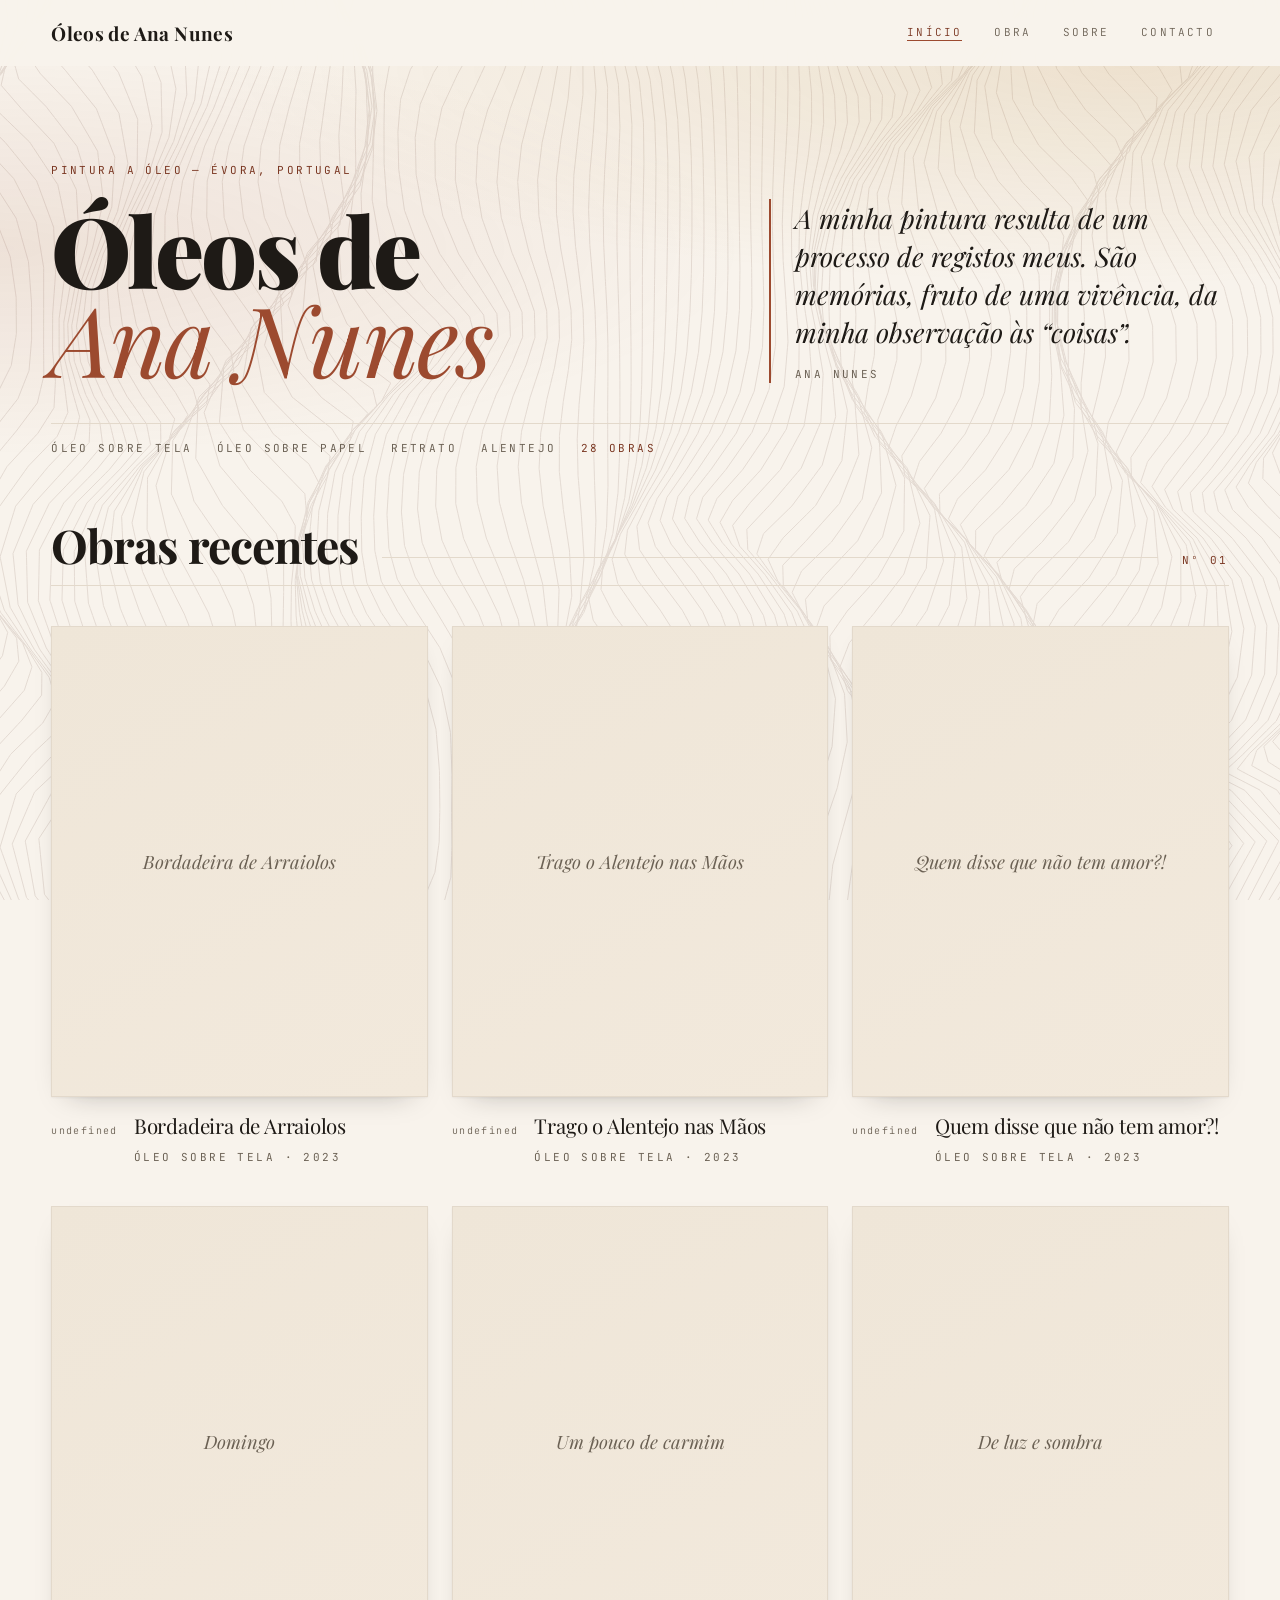
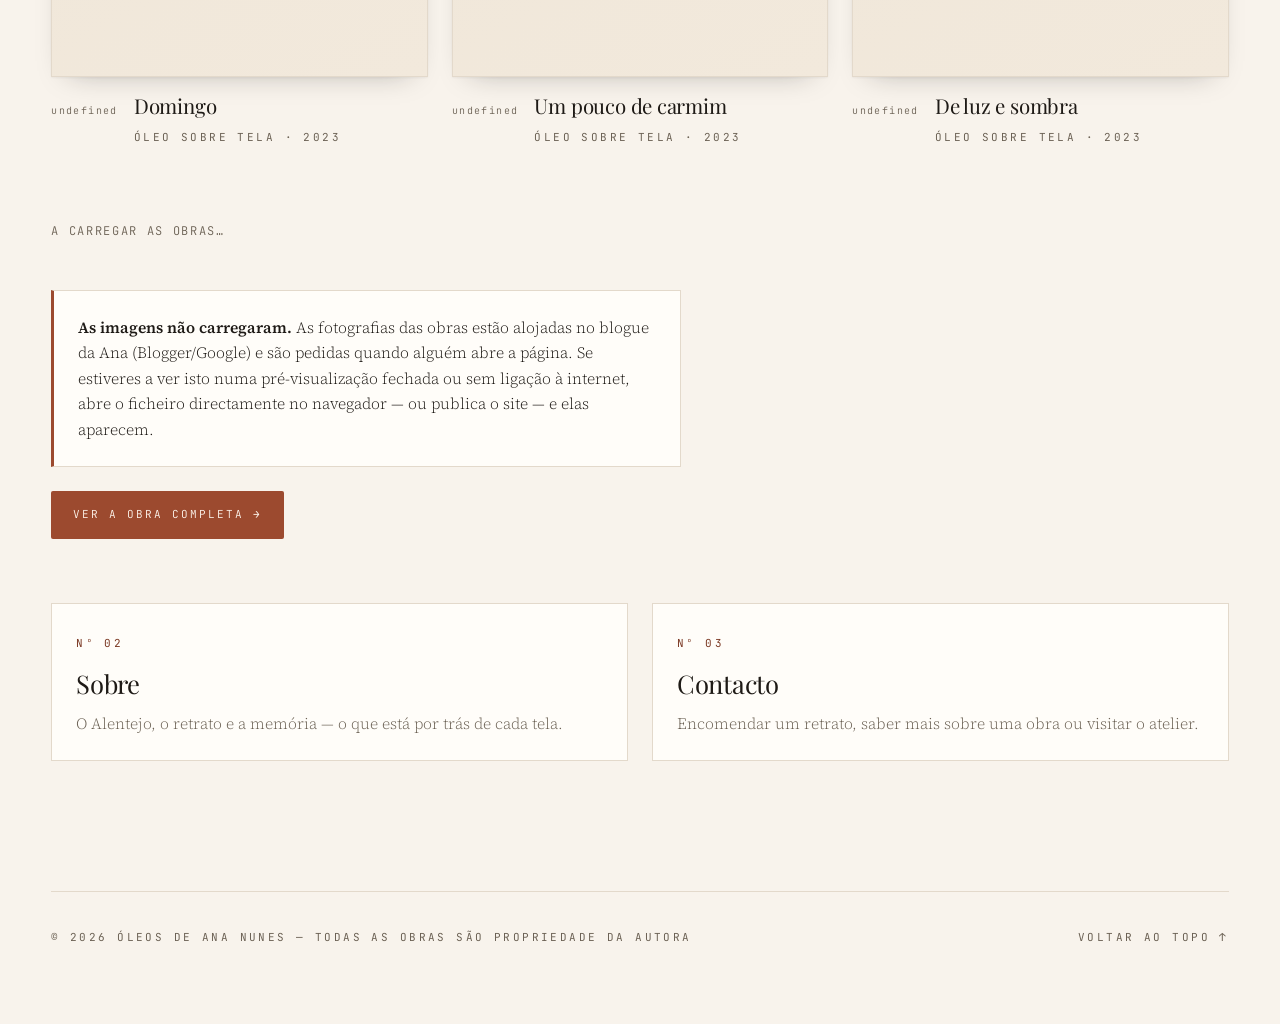
==== index.html @ 5a67b800 "Add files via upload" ====
<!DOCTYPE html>
<html lang="pt-PT">
<head>
<meta charset="utf-8">
<meta name="viewport" content="width=device-width, initial-scale=1">
<title>Óleos de Ana Nunes — Pintura a óleo</title>
<meta name="description" content="Óleos de Ana Nunes — pintura a óleo sobre tela e sobre papel. Retratos, memórias e gente do Alentejo. Évora, Portugal.">
<meta name="theme-color" content="#F8F3EC">
<meta property="og:title" content="Óleos de Ana Nunes — Pintura a óleo">
<meta property="og:description" content="Óleos de Ana Nunes — pintura a óleo sobre tela e sobre papel. Retratos, memórias e gente do Alentejo. Évora, Portugal.">
<meta property="og:type" content="website">
<meta property="og:locale" content="pt_PT">
<link rel="preconnect" href="https://fonts.googleapis.com">
<link rel="preconnect" href="https://fonts.gstatic.com" crossorigin>
<link rel="preconnect" href="https://blogger.googleusercontent.com" crossorigin>
<link href="https://fonts.googleapis.com/css2?family=JetBrains+Mono:wght@400;500&family=Playfair+Display:ital,wght@0,400;0,700;0,900;1,400&family=Source+Serif+4:ital,opsz,wght@0,8..60,300;0,8..60,400;0,8..60,600;1,8..60,300&display=swap" rel="stylesheet">
<link rel="stylesheet" href="assets/estilo.css">
</head>
<body>

<canvas id="ondas" aria-hidden="true"></canvas>

<a class="skip" href="#conteudo">Saltar para o conteúdo</a>

<header id="hdr">
  <div class="shell nav">
    <a href="index.html" class="brand">Óleos de Ana Nunes</a>
    <button class="burger" id="burger" aria-label="Abrir menu" aria-expanded="false" aria-controls="menu">
      <svg width="18" height="14" viewBox="0 0 18 14" fill="none" aria-hidden="true"><path d="M0 1h18M0 7h18M0 13h18" stroke="currentColor" stroke-width="1.4"/></svg>
    </button>
    <ul id="menu">
      <li><a class="link" href="index.html" aria-current="page">Início</a></li>
      <li><a class="link" href="obra.html">Obra</a></li>
      <li><a class="link" href="sobre.html">Sobre</a></li>
      <li><a class="link" href="contacto.html">Contacto</a></li>
    </ul>
  </div>
</header>

<main id="conteudo">
<div class="hero">
  <div class="shell">
    <div class="hero-grid">
      <div>
        <p class="mono accent" style="margin:0">Pintura a óleo — Évora, Portugal</p>
        <h1 class="name"><span class="l1">Óleos de</span><span class="l2">Ana Nunes</span></h1>
      </div>
      <blockquote class="pull">
        A minha pintura resulta de um processo de registos meus. São memórias, fruto de uma vivência, da minha observação às &ldquo;coisas&rdquo;.
        <cite class="mono">Ana Nunes</cite>
      </blockquote>
    </div>
    <div class="hero-meta">
      <span class="mono">Óleo sobre tela</span>
      <span class="mono">Óleo sobre papel</span>
      <span class="mono">Retrato</span>
      <span class="mono">Alentejo</span>
      <span class="mono accent" data-total-obras>&nbsp;</span>
    </div>
  </div>
</div>

<section id="obra" aria-labelledby="h-destaques" style="padding-top:0">
  <div class="shell">
    <div class="sec-head">
      <h2 id="h-destaques">Obras recentes</h2>
      <span class="dash" aria-hidden="true"></span>
      <span class="mono accent">Nº 01</span>
    </div>
    <div id="galeria" data-modo="destaque" data-limite="6"></div>
    <a class="cta" href="obra.html">Ver a obra completa →</a>

    <div class="atalhos">
      <a class="atalho" href="sobre.html">
        <span class="mono accent">Nº 02</span>
        <h3>Sobre</h3>
        <p>O Alentejo, o retrato e a memória — o que está por trás de cada tela.</p>
      </a>
      <a class="atalho" href="contacto.html">
        <span class="mono accent">Nº 03</span>
        <h3>Contacto</h3>
        <p>Encomendar um retrato, saber mais sobre uma obra ou visitar o atelier.</p>
      </a>
    </div>
  </div>
</section>
</main>

<footer>
  <div class="shell">
    <div class="rule" style="margin-bottom:var(--s-3)"></div>
    <div class="footrow">
      <span class="mono">© <span id="ano"></span> Óleos de Ana Nunes — todas as obras são propriedade da autora</span>
      <a class="mono" href="#conteudo">Voltar ao topo ↑</a>
    </div>
  </div>
</footer>

<script src="assets/ondas.js"></script>
<script src="assets/obras.js"></script>
</body>
</html>
---- assets/estilo.css ----
/* ============================================================
   Design system — Ana Nunes
   Padrão .... portfolio-grid          (landing)
   Estilo .... editorial-grid-magazine (style)
   Paleta .... Museum/Gallery          (color)
   Tipos ..... Minimalist Monochrome Editorial (typography)
   Dials ..... variance 3 · motion 4 · density 3 (spacious)
   ============================================================ */
:root{
  /* Paleta quente — parede de galeria em cal do Alentejo, não caixa branca */
  --bg:#F8F3EC;
  --bg-2:#F2E9DC;
  --fg:#1E1A16;
  --card:#FFFDF9;
  --primary:#9C4A2F;      /* terracota */
  --primary-deep:#7A3722;
  --on-primary:#FFF8F0;
  --ochre:#B07A22;
  --border:#E3D9CB;
  --muted:#EFE6D8;
  --muted-fg:#6B6154;
  --ring:#9C4A2F;

  /* Density 3/10 — spacious */
  --s-1:8px; --s-2:16px; --s-3:24px; --s-4:40px; --s-5:64px; --s-6:96px;

  --display:'Playfair Display',Georgia,serif;
  --body:'Source Serif 4',Georgia,serif;
  --mono:'JetBrains Mono',ui-monospace,monospace;

  --shell:1360px;
  --gutter:clamp(20px,4vw,64px);
  --header-h:66px;
}
*{box-sizing:border-box}
html{scroll-behavior:smooth;scroll-padding-top:calc(var(--header-h) + 24px)}
body{
  margin:0;background:var(--bg);color:var(--fg);
  font-family:var(--body);font-weight:300;font-size:17px;line-height:1.62;
  -webkit-font-smoothing:antialiased;text-rendering:optimizeLegibility;
}
img{max-width:100%;display:block}
a{color:inherit}
.shell{max-width:var(--shell);margin:0 auto;padding:0 var(--gutter)}

/* --- focus visível em tudo (ux: focus-states, keyboard-nav) --- */
:where(a,button,[tabindex]):focus-visible{
  outline:2px solid var(--ring);outline-offset:3px;border-radius:2px;
}
.skip{
  position:absolute;left:-9999px;top:0;z-index:200;
  background:var(--primary);color:var(--on-primary);
  padding:14px 20px;font-family:var(--mono);font-size:12px;letter-spacing:.12em;text-transform:uppercase;
}
.skip:focus{left:var(--gutter)}

/* --- etiqueta mono (datas, técnicas, índices) --- */
.mono{
  font-family:var(--mono);font-weight:400;font-size:11px;
  letter-spacing:.22em;text-transform:uppercase;color:var(--muted-fg);
}
.mono.accent{color:var(--primary-deep)}

/* ============================ header ============================ */
header{
  position:sticky;top:0;z-index:60;height:var(--header-h);
  background:color-mix(in srgb,var(--bg) 97%, transparent);
  backdrop-filter:saturate(140%) blur(16px);
  border-bottom:1px solid transparent;transition:border-color .25s ease;
}
header.stuck{border-bottom-color:var(--border)}
.nav{display:flex;align-items:center;justify-content:space-between;height:var(--header-h)}
.brand{
  font-family:var(--display);font-weight:700;font-size:19px;
  letter-spacing:.02em;text-decoration:none;
}
.nav ul{display:flex;gap:4px;list-style:none;margin:0;padding:0}
.nav a.link{
  display:inline-flex;align-items:center;min-height:44px;padding:0 14px;
  text-decoration:none;font-family:var(--mono);font-size:11px;
  letter-spacing:.2em;text-transform:uppercase;color:var(--muted-fg);transition:color .2s}
.nav a.link:hover{color:var(--fg)}
.burger{
  display:none;background:none;border:1px solid var(--border);border-radius:2px;
  width:44px;height:44px;cursor:pointer;color:var(--fg);align-items:center;justify-content:center;
}
@media(max-width:820px){
  .nav ul{
    position:fixed;left:0;right:0;top:var(--header-h);background:var(--bg);
    flex-direction:column;gap:0;padding:0 var(--gutter) var(--s-3);
    border-bottom:1px solid var(--border);display:none;
  }
  .nav ul.open{display:flex}
  .nav ul li{border-bottom:1px solid var(--border)}
  .nav a.link{width:100%;padding:0;min-height:56px}
  .burger{display:inline-flex}
}

/* ============================ hero ============================ */
.hero{
  padding:clamp(56px,10vw,var(--s-6)) 0 clamp(40px,6vw,var(--s-5));
  background:
    radial-gradient(120% 80% at 88% 0%, rgba(176,122,34,.14) 0%, rgba(176,122,34,0) 60%),
    radial-gradient(90% 70% at 0% 40%, rgba(156,74,47,.10) 0%, rgba(156,74,47,0) 65%);
}
.hero-grid{display:grid;grid-template-columns:1.35fr .95fr;gap:var(--s-5);align-items:end}
@media(max-width:900px){.hero-grid{grid-template-columns:1fr;gap:var(--s-4);align-items:start}}
h1.name{
  font-family:var(--display);font-weight:900;
  font-size:clamp(2.4rem,7.6vw,6.4rem);line-height:.92;letter-spacing:-.03em;
  margin:var(--s-3) 0 0;
}
h1.name .l1{display:block}
h1.name .l2{display:block;font-style:italic;font-weight:400;letter-spacing:-.02em;color:var(--primary)}
.hero .pull{
  font-family:var(--display);font-style:italic;font-weight:400;
  font-size:clamp(1.25rem,2.1vw,1.75rem);line-height:1.42;
  margin:0;padding-left:var(--s-3);border-left:2px solid var(--primary);
  max-width:44ch;
}
.hero .pull cite{display:block;margin-top:var(--s-2);font-style:normal}
.hero-meta{
  display:flex;flex-wrap:wrap;gap:var(--s-1) var(--s-3);
  margin-top:var(--s-4);padding-top:var(--s-2);border-top:1px solid var(--border);
}
.rule{height:1px;background:var(--border)}

/* ============================ secções ============================ */
section{padding:clamp(48px,7vw,var(--s-6)) 0;scroll-margin-top:calc(var(--header-h) + 16px)}
.sec-head{
  display:grid;grid-template-columns:auto 1fr auto;align-items:baseline;
  gap:var(--s-3);padding-bottom:var(--s-2);border-bottom:1px solid var(--border);
  margin-bottom:var(--s-4);
}
.sec-head h2{
  font-family:var(--display);font-weight:700;font-size:clamp(1.9rem,4vw,2.9rem);
  letter-spacing:-.02em;margin:0;line-height:1;
}
.sec-head .dash{height:1px;background:var(--border);transform:translateY(-6px)}
@media(max-width:640px){.sec-head{grid-template-columns:1fr auto}.sec-head .dash{display:none}}

/* ============================ filtros ============================ */
.filters{display:flex;flex-wrap:wrap;gap:var(--s-1);margin-bottom:var(--s-4)}
.filters button{
  font-family:var(--mono);font-size:11px;letter-spacing:.16em;text-transform:uppercase;
  background:transparent;border:1px solid var(--border);color:var(--muted-fg);
  min-height:44px;padding:0 18px;border-radius:2px;cursor:pointer;
  transition:border-color .2s, color .2s, background .2s;
}
.filters button:hover{border-color:var(--muted-fg);color:var(--fg)}
.filters button[aria-pressed="true"]{background:var(--primary);border-color:var(--primary);color:var(--on-primary)}

/* ============================ grelha ============================ */
.grid{display:flex;gap:var(--s-3);align-items:flex-start}
.col{flex:1 1 0;min-width:0}
.card{
  margin:0 0 var(--s-4);cursor:pointer;position:relative;
  opacity:0;transform:translateY(18px);
  transition:opacity .55s ease,transform .55s ease;
}
.card.in{opacity:1;transform:none}
.card .frame{
  background:var(--muted);overflow:hidden;position:relative;
  aspect-ratio:4/5;border:1px solid var(--border);
  box-shadow:0 1px 2px rgba(30,26,22,.05),0 12px 28px -18px rgba(30,26,22,.35);
}
.card .frame.loaded{aspect-ratio:auto}
.card img{width:100%;height:100%;object-fit:cover;transition:transform 1s cubic-bezier(.16,.84,.44,1)}
.card .frame.loaded img{height:auto;object-fit:contain}
.card:hover img{transform:scale(1.03)}
.card:focus-visible{outline:2px solid var(--ring);outline-offset:6px}
.card figcaption{display:flex;gap:var(--s-2);padding-top:var(--s-2);align-items:baseline}
.card .idx{font-family:var(--mono);font-size:10px;letter-spacing:.14em;color:var(--muted-fg);padding-top:5px}
.card .t{font-family:var(--display);font-weight:400;font-size:1.28rem;line-height:1.24;letter-spacing:-.01em}
.card .s{margin-top:6px}
.skeleton{
  background:linear-gradient(100deg,#EFE6D8 30%,#FAF4EA 50%,#EFE6D8 70%);
  background-size:300% 100%;animation:sh 1.5s infinite linear;
}
/* imagem indisponível — o cartão fica, com o título legível */
.frame.falhou{
  aspect-ratio:4/5;display:flex;align-items:center;justify-content:center;
  padding:var(--s-3);text-align:center;
  background:linear-gradient(150deg,var(--muted),var(--bg-2));
}
.frame.falhou img{display:none}
.frame.falhou::after{
  content:attr(data-titulo);
  font-family:var(--display);font-style:italic;font-size:1.15rem;color:var(--muted-fg);
}
.aviso{
  margin:var(--s-3) 0 0;padding:var(--s-3);
  border:1px solid var(--border);border-left:3px solid var(--primary);
  background:var(--card);max-width:70ch;
}
.aviso p{margin:0;font-size:.98rem}
.aviso strong{font-weight:600}
@keyframes sh{0%{background-position:120% 0}100%{background-position:-20% 0}}
.state{color:var(--muted-fg);font-family:var(--mono);font-size:12px;letter-spacing:.14em;text-transform:uppercase;padding:var(--s-3) 0}

/* ============================ lightbox ============================ */
.lb{
  position:fixed;inset:0;z-index:100;background:#17120E;
  display:none;align-items:center;justify-content:center;flex-direction:column;
  padding:72px var(--s-4) var(--s-4);
}
.lb.open{display:flex}
.lb img{max-width:min(1180px,92vw);max-height:72vh;width:auto;object-fit:contain}
.lb .cap{text-align:center;margin-top:var(--s-3);max-width:62ch;color:#FAFAFA}
.lb .cap .t{font-family:var(--display);font-weight:400;font-size:clamp(1.3rem,2.6vw,1.85rem);letter-spacing:-.01em}
.lb .cap .s{margin-top:8px;color:#A1A1AA}
.lb button{
  position:absolute;background:transparent;border:1px solid rgba(250,250,250,.28);
  color:#FAFAFA;cursor:pointer;width:48px;height:48px;border-radius:2px;
  display:flex;align-items:center;justify-content:center;transition:background .2s,border-color .2s;
}
.lb button:hover{background:rgba(250,250,250,.12);border-color:rgba(250,250,250,.6)}
.lb button:focus-visible{outline:2px solid #FAFAFA;outline-offset:3px}
.lb .close{top:16px;right:var(--s-3)}
.lb .prev{left:var(--s-2);top:50%;transform:translateY(-50%)}
.lb .next{right:var(--s-2);top:50%;transform:translateY(-50%)}
.lb .counter{position:absolute;top:26px;left:var(--s-3);color:#A1A1AA}
body.lb-open header{opacity:0;pointer-events:none}

/* ============================ sobre ============================ */
#sobre{background:var(--card);border-top:1px solid var(--border);border-bottom:1px solid var(--border)}
.about{display:grid;grid-template-columns:1fr 1.25fr;gap:var(--s-5)}
@media(max-width:900px){.about{grid-template-columns:1fr;gap:var(--s-4)}}
.about .lede{
  font-family:var(--display);font-style:italic;font-weight:400;
  font-size:clamp(1.5rem,2.9vw,2.2rem);line-height:1.3;letter-spacing:-.015em;margin:0;
}
.prose p{margin:0 0 var(--s-3);max-width:66ch;font-size:1.05rem}
.prose p:first-of-type::first-letter{
  float:left;font-family:var(--display);font-weight:900;color:var(--primary);
  font-size:4em;line-height:.82;padding:6px 14px 0 0;
}
.prose blockquote{
  margin:var(--s-4) 0;padding-left:var(--s-3);border-left:2px solid var(--primary);
  font-family:var(--display);font-style:italic;font-size:1.3rem;line-height:1.42;max-width:52ch;
}
.facts{list-style:none;padding:0;margin:var(--s-4) 0 0;border-top:1px solid var(--border)}
.facts li{display:grid;grid-template-columns:130px 1fr;gap:var(--s-2);padding:14px 0;border-bottom:1px solid var(--border)}
.facts li>span:first-child{padding-top:4px}

/* ============================ contacto ============================ */
.contact{display:grid;grid-template-columns:1fr 1fr;gap:var(--s-5)}
@media(max-width:900px){.contact{grid-template-columns:1fr;gap:var(--s-4)}}
.big-link{
  font-family:var(--display);font-weight:400;
  font-size:clamp(1.5rem,3.4vw,2.4rem);letter-spacing:-.02em;
  text-decoration:none;display:inline-block;margin-top:var(--s-2);
  border-bottom:1px solid var(--border);padding-bottom:4px;transition:border-color .2s;
}
.big-link:hover{border-bottom-color:var(--primary)}
.links{list-style:none;padding:0;margin:0;border-top:1px solid var(--border)}
.links li{border-bottom:1px solid var(--border)}
.links a{
  display:flex;justify-content:space-between;align-items:center;gap:var(--s-2);
  min-height:56px;text-decoration:none;transition:padding-left .2s;
}
.links a:hover{padding-left:8px}
.links a .arw{color:var(--muted-fg)}

footer{padding:var(--s-4) 0 var(--s-5)}
.footrow{display:flex;justify-content:space-between;gap:var(--s-2);flex-wrap:wrap;align-items:center}
.footrow a{min-height:44px;display:inline-flex;align-items:center;text-decoration:none}

/* --- movimento reduzido (ux: reduced-motion) --- */
@media(prefers-reduced-motion:reduce){
  html{scroll-behavior:auto}
  *,*::before,*::after{animation-duration:.001ms!important;animation-iteration-count:1!important;transition-duration:.001ms!important}
  .card{opacity:1;transform:none}
  .skeleton{animation:none}
}

/* ============================ paginação ============================ */
.paginacao{
  display:flex;flex-wrap:wrap;align-items:center;gap:var(--s-1);
  margin-top:var(--s-4);padding-top:var(--s-3);border-top:1px solid var(--border);
}
.paginacao .info{margin-right:auto}
.paginacao button{
  font-family:var(--mono);font-size:11px;letter-spacing:.14em;text-transform:uppercase;
  background:transparent;border:1px solid var(--border);color:var(--muted-fg);
  min-width:44px;min-height:44px;padding:0 14px;border-radius:2px;cursor:pointer;
  transition:border-color .2s,color .2s,background .2s;
}
.paginacao button:hover:not(:disabled){border-color:var(--muted-fg);color:var(--fg)}
.paginacao button[aria-current="page"]{background:var(--primary);border-color:var(--primary);color:var(--on-primary)}
.paginacao button:disabled{opacity:.38;cursor:default}
.paginacao .reticencias{padding:0 4px;color:var(--muted-fg)}

/* ============================ página de entrada ============================ */
.destaques{margin-top:var(--s-5)}
.atalhos{display:grid;grid-template-columns:1fr 1fr;gap:var(--s-3);margin-top:var(--s-5)}
@media(max-width:760px){.atalhos{grid-template-columns:1fr}}
.atalho{
  display:block;text-decoration:none;padding:var(--s-3);
  border:1px solid var(--border);background:var(--card);
  transition:border-color .2s,transform .2s;
}
.atalho:hover{border-color:var(--primary);transform:translateY(-2px)}
.atalho h3{
  font-family:var(--display);font-weight:400;font-size:1.6rem;
  margin:var(--s-1) 0 6px;letter-spacing:-.01em;
}
.atalho p{margin:0;color:var(--muted-fg);font-size:.98rem}
.cta{
  display:inline-flex;align-items:center;gap:10px;min-height:48px;
  margin-top:var(--s-3);padding:0 22px;text-decoration:none;
  background:var(--primary);color:var(--on-primary);
  font-family:var(--mono);font-size:11px;letter-spacing:.18em;text-transform:uppercase;
  border-radius:2px;transition:background .2s;
}
.cta:hover{background:var(--primary-deep)}
.nav a.link[aria-current="page"]{color:var(--primary-deep)}
.nav a.link[aria-current="page"]::after{
  content:'';display:block;position:absolute;bottom:14px;left:14px;right:14px;height:1px;background:var(--primary);
}
.nav a.link{position:relative}
@media(max-width:820px){.nav a.link[aria-current="page"]::after{display:none}}

/* ============================ fundo de ondas ============================ */
:root{ --ondas-opacidade:.28 }
#ondas{
  position:fixed;inset:0;width:100%;height:100%;
  z-index:0;pointer-events:none;display:block;
  opacity:var(--ondas-opacidade);
}
/* o conteúdo fica por cima do canvas */
main,footer{position:relative;z-index:1}
/* a secção Sobre deixa de ser opaca, senão tapava as ondas */
#sobre{background:color-mix(in srgb,var(--card) 78%,transparent)}
@media(prefers-reduced-motion:reduce){ :root{ --ondas-opacidade:.2 } }
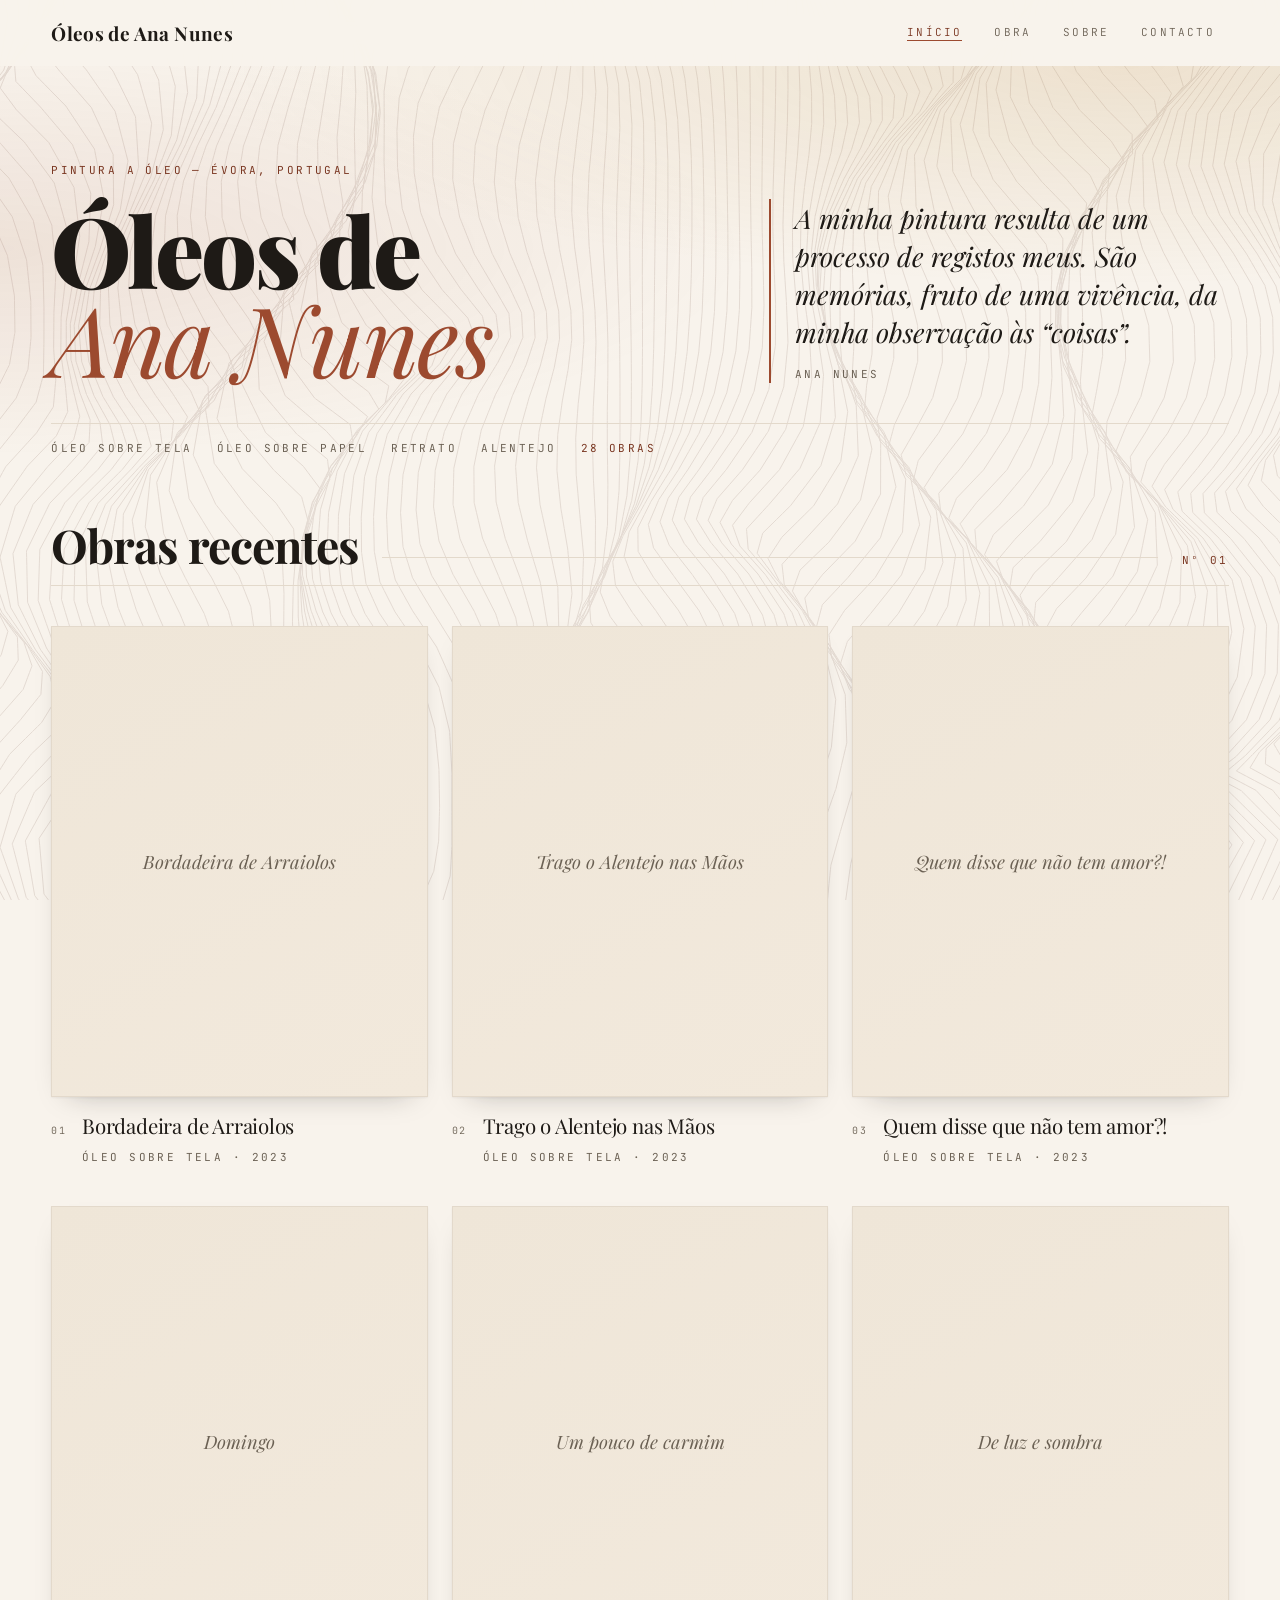
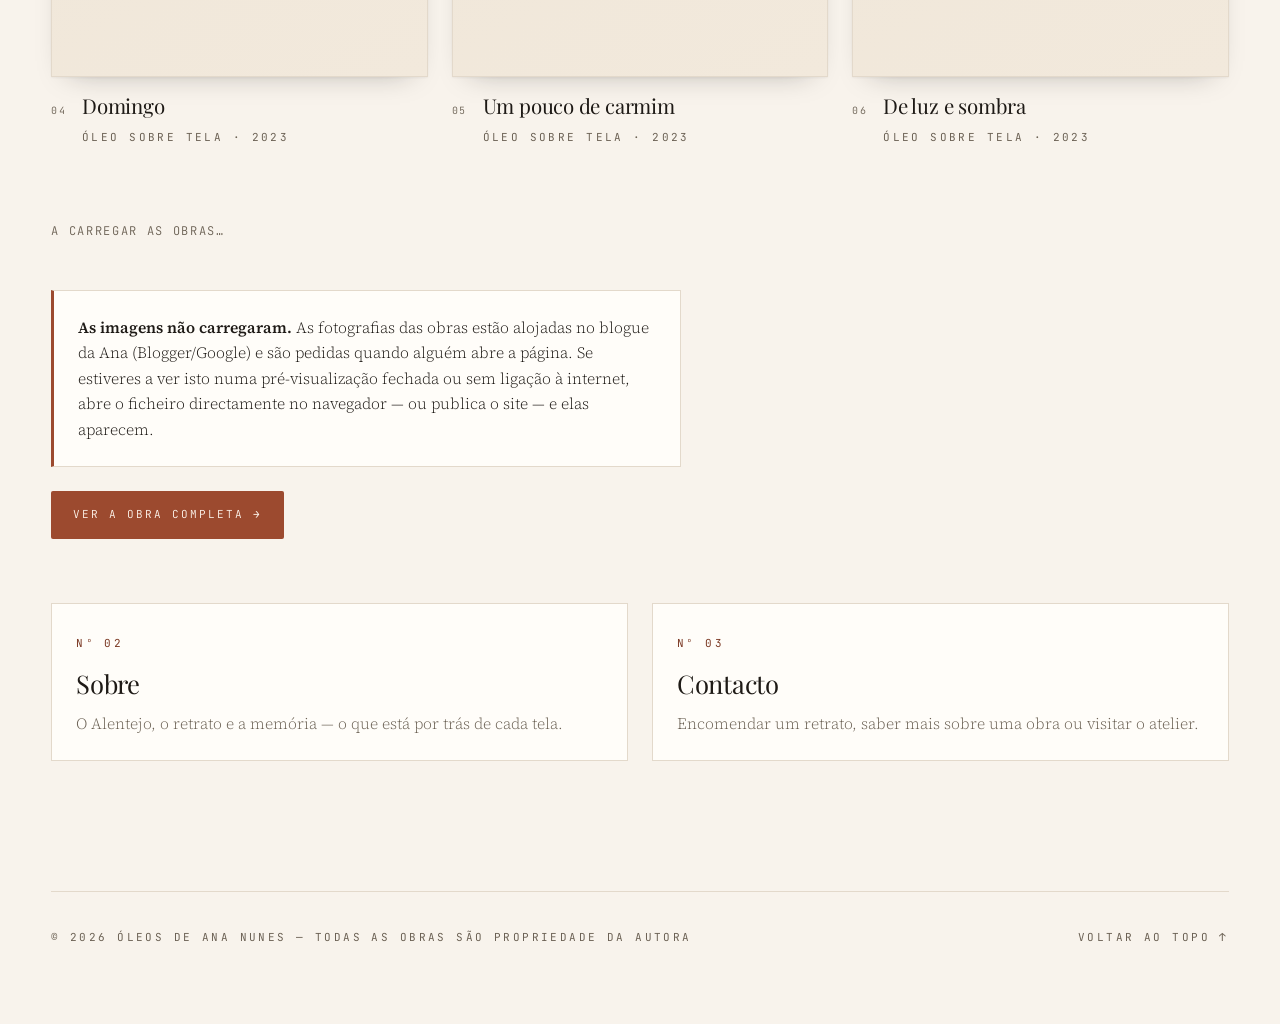
==== commit 8534ee75: "Add files via upload" ====
--- a/index.html
+++ b/index.html
@@ -6,6 +6,11 @@
 <title>Óleos de Ana Nunes — Pintura a óleo</title>
 <meta name="description" content="Óleos de Ana Nunes — pintura a óleo sobre tela e sobre papel. Retratos, memórias e gente do Alentejo. Évora, Portugal.">
 <meta name="theme-color" content="#F8F3EC">
+<link rel="icon" href="favicon.ico" sizes="any">
+<link rel="icon" type="image/png" sizes="32x32" href="assets/favicon-32.png">
+<link rel="icon" type="image/png" sizes="16x16" href="assets/favicon-16.png">
+<link rel="apple-touch-icon" href="assets/apple-touch-icon.png">
+<meta property="og:image" content="assets/favicon-512.png">
 <meta property="og:title" content="Óleos de Ana Nunes — Pintura a óleo">
 <meta property="og:description" content="Óleos de Ana Nunes — pintura a óleo sobre tela e sobre papel. Retratos, memórias e gente do Alentejo. Évora, Portugal.">
 <meta property="og:type" content="website">
--- a/assets/estilo.css
+++ b/assets/estilo.css
@@ -333,3 +333,27 @@
 /* a secção Sobre deixa de ser opaca, senão tapava as ondas */
 #sobre{background:color-mix(in srgb,var(--card) 78%,transparent)}
 @media(prefers-reduced-motion:reduce){ :root{ --ondas-opacidade:.2 } }
+
+/* ============================ barra da galeria ============================ */
+.barra-galeria{
+  display:flex;flex-wrap:wrap;gap:var(--s-2);
+  align-items:center;justify-content:space-between;margin-bottom:var(--s-4);
+}
+.barra-galeria .filters{margin-bottom:0}
+.vista{display:flex;align-items:center;gap:var(--s-1)}
+.vista .rot{white-space:nowrap}
+.vista button{
+  display:inline-flex;align-items:center;justify-content:center;
+  background:transparent;border:1px solid var(--border);color:var(--muted-fg);
+  min-width:44px;min-height:44px;padding:0 10px;border-radius:2px;cursor:pointer;
+  transition:border-color .2s,color .2s,background .2s;
+}
+.vista button svg{display:block}
+.vista button:hover:not(:disabled){border-color:var(--muted-fg);color:var(--fg)}
+.vista button[aria-pressed="true"]{background:var(--primary);border-color:var(--primary);color:var(--on-primary)}
+.vista button:disabled{opacity:.35;cursor:default}
+/* uma por fila: não deixar a obra ocupar a largura toda do ecrã */
+.grid[data-cols="1"] .card{max-width:820px;margin-left:auto;margin-right:auto}
+/* quatro por fila: legenda um pouco mais contida */
+.grid[data-cols="4"] .card .t{font-size:1.08rem}
+@media(max-width:620px){ .vista{display:none} }
